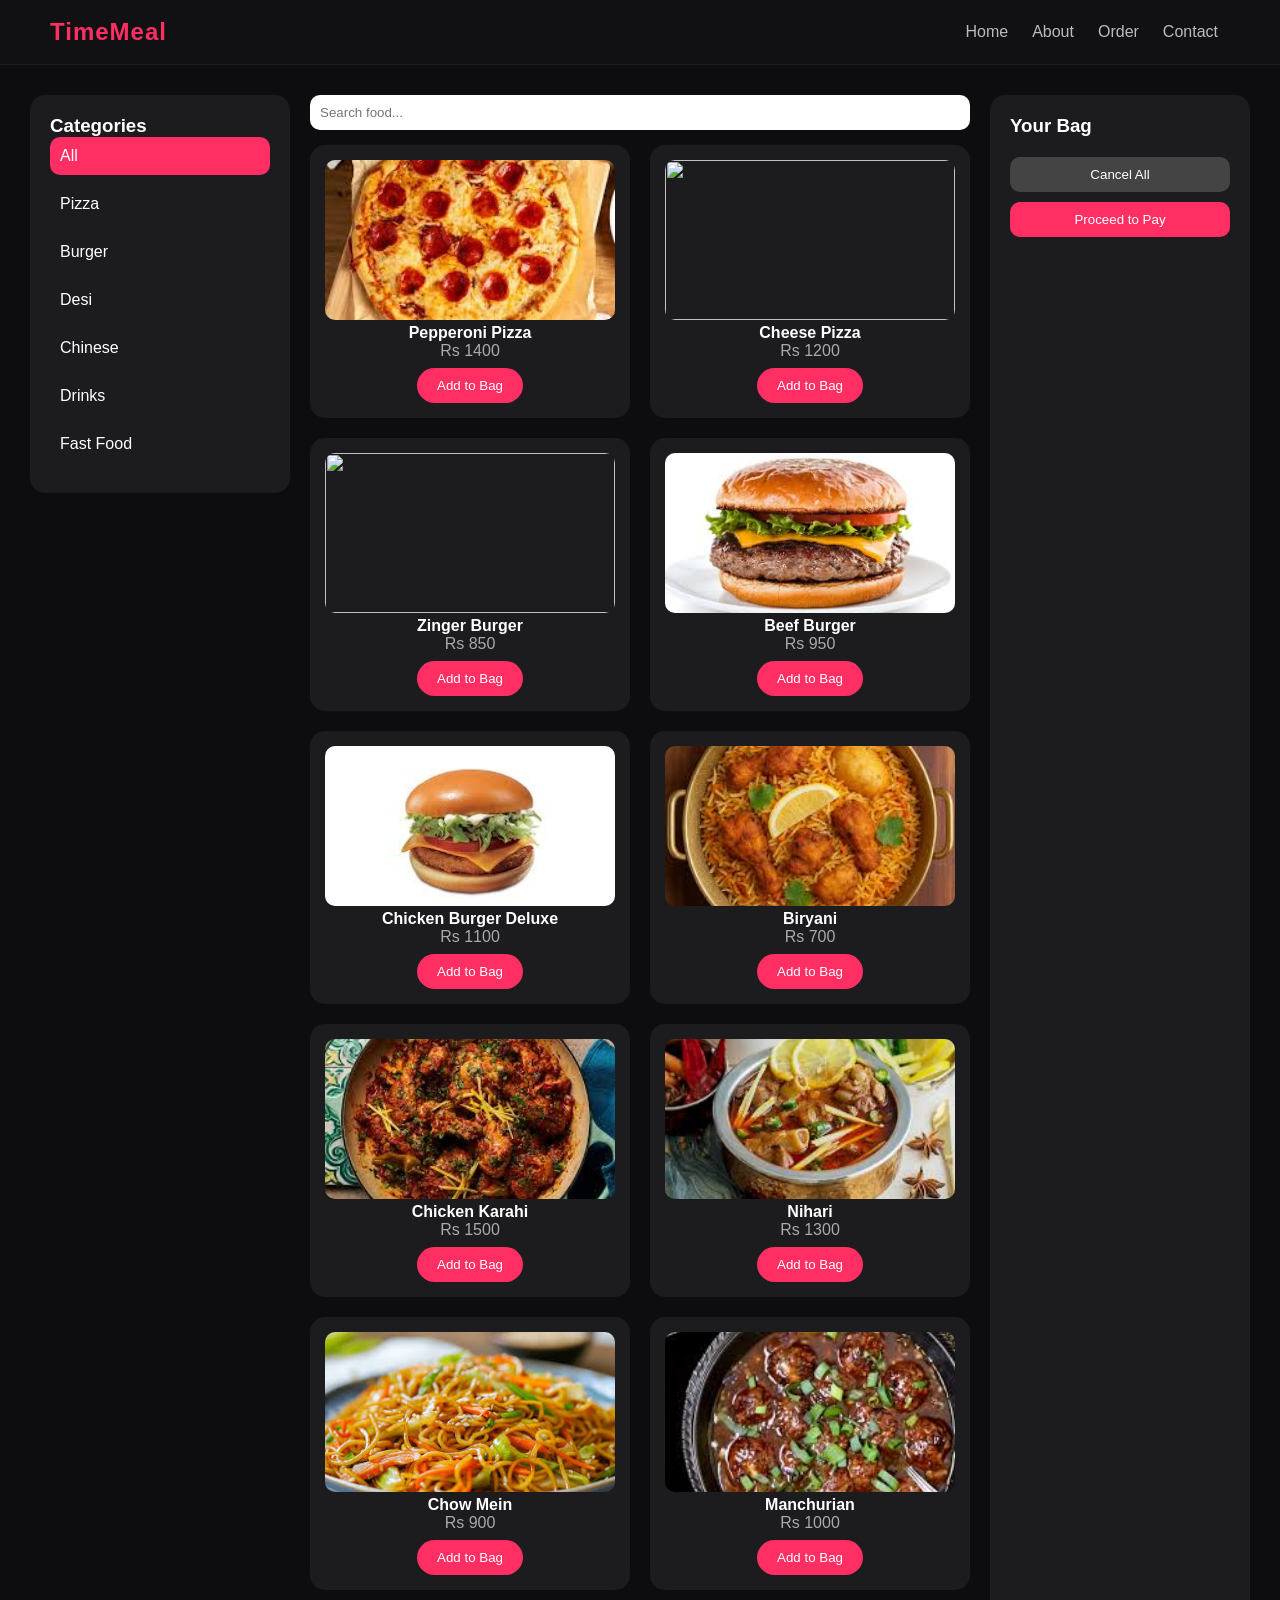
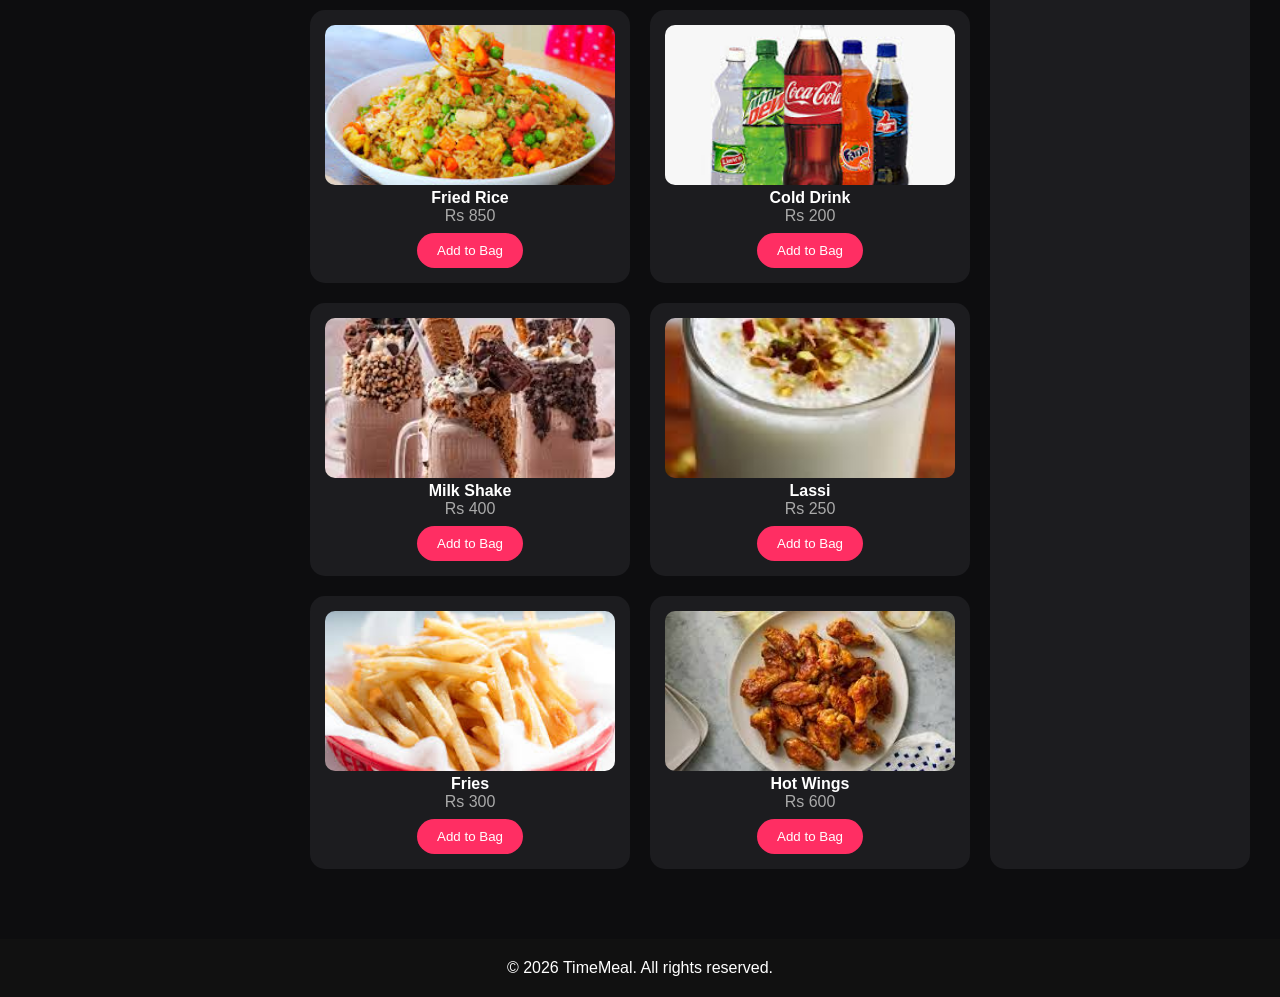
==== order.html @ f6871f64 "food" ====
<!doctype html>
<html lang="en">
  <head>
    <meta charset="UTF-8" />
    <meta name="viewport" content="width=device-width, initial-scale=1.0" />
    <title>Order - TimeMeal</title>
    <link rel="stylesheet" href="order.css" />
    <script src="navbar.js"></script>
  </head>
  <body>
    <!-- header -->
    <header>
      <div class="logo">TimeMeal</div>
      <div class="menu-toggle" onclick="toggleMenu()">☰</div>
      <nav id="nav">
        <a href="index.html">Home</a>
        <a href="about.html">About</a>
        <a href="order.html">Order</a>
        <a href="contact.html">Contact</a>
      </nav>
    </header>

    <div class="container">
      <!-- sidebar -->
      <div class="sidebar">
        <h3>Categories</h3>
        <div class="category active" onclick="filterCategory('all', this)">
          All
        </div>
        <div class="category" onclick="filterCategory('pizza', this)">
          Pizza
        </div>
        <div class="category" onclick="filterCategory('burger', this)">
          Burger
        </div>
        <div class="category" onclick="filterCategory('desi', this)">Desi</div>
        <div class="category" onclick="filterCategory('chinese', this)">
          Chinese
        </div>
        <div class="category" onclick="filterCategory('drinks', this)">
          Drinks
        </div>
        <div class="category" onclick="filterCategory('fastfood', this)">
          Fast Food
        </div>
      </div>

      <!-- products -->
      <div class="products">
        <div class="topbar">
          <input
            type="text"
            id="search"
            class="search"
            placeholder="Search food..."
            onkeyup="applyFilters()"
          />
        </div>
        <div class="grid" id="products"></div>
      </div>

      <!-- cart -->
      <div class="cart">
        <h3>Your Bag</h3>
        <ul id="cartItems"></ul>

        <p class="total" id="total"></p>

        <button class="action-btn clear" onclick="clearCart()">
          Cancel All
        </button>
        <button class="action-btn pay" onclick="proceedPay()">
          Proceed to Pay
        </button>
      </div>
    </div>

    <!-- footer -->
    <footer>
      <p>&copy; 2026 TimeMeal. All rights reserved.</p>
    </footer>

    <script src="index.js"></script>
  </body>
</html>
---- order.css ----
/* global reset */
* {
  margin: 0;
  padding: 0;
  box-sizing: border-box;
  font-family: Arial;
}

body {
  background: #0d0d0f;
  color: #fff;
}

/* header*/
header {
  display: flex;
  justify-content: space-between;
  align-items: center;
  padding: 18px 50px;
  background: rgba(20, 20, 24, 0.7);
  backdrop-filter: blur(10px);
  position: sticky;
  top: 0;
  border-bottom: 1px solid rgba(255, 255, 255, 0.05);
  z-index: 1000;
}

/* logo */
.logo {
  color: #ff2e63;
  font-size: 24px;
  font-weight: 800;
  letter-spacing: 1px;
}

/* nav links */
nav {
  display: flex;
  align-items: center;
}

nav a {
  color: #bbb;
  text-decoration: none;
  margin: 0 12px;
  font-weight: 500;
  transition: 0.3s;
  position: relative;
}

/* hover */
nav a::after {
  content: "";
  position: absolute;
  left: 0;
  bottom: -4px;
  width: 0%;
  height: 2px;
  background: #ff2e63;
  transition: 0.3s;
}

nav a:hover {
  color: #ff2e63;
}

nav a:hover::after {
  width: 100%;
}

/* hamburger (hidden on desktop) */
.menu-toggle {
  display: none;
  font-size: 28px;
  color: #fff;
  cursor: pointer;
}

.container {
  display: flex;
  gap: 20px;
  padding: 30px;
  flex-wrap: wrap;
}

/* sidebar */
.sidebar {
  flex: 1;
  min-width: 220px;
  background: #1c1c1f;
  padding: 20px;
  border-radius: 15px;
  height: fit-content;
}
.category {
  padding: 10px;
  border-radius: 10px;
  cursor: pointer;
  margin-bottom: 10px;
}
.category.active,
.category:hover {
  background: #ff2e63;
}

/* top bar */
.topbar {
  display: flex;
  gap: 10px;
  align-items: center;
  margin-bottom: 15px;
}

.search {
  flex: 1;
  padding: 10px;
  border-radius: 10px;
  border: none;
}

/* products */
.products {
  flex: 3;
}

.grid {
  display: grid;
  grid-template-columns: repeat(auto-fit, minmax(220px, 1fr));
  gap: 20px;
}

.card {
  background: #1c1c1f;
  padding: 15px;
  border-radius: 15px;
  text-align: center;
}

.card img {
  width: 100%;
  height: 160px;
  object-fit: cover;
  border-radius: 10px;
}

.price {
  color: #aaa;
  margin-bottom: 8px;
}

.btn {
  background: #ff2e63;
  padding: 10px 20px;
  border: none;
  border-radius: 20px;
  color: #fff;
  cursor: pointer;
}

/* cart */
.cart {
  flex: 1;
  min-width: 260px;
  background: #1c1c1f;
  padding: 20px;
  border-radius: 15px;
}

.cart ul {
  list-style: none;
}

.cart li {
  margin: 8px 0;
}

.total {
  margin-top: 10px;
  font-weight: bold;
  color: #fff;
}

.action-btn {
  margin-top: 10px;
  width: 100%;
  padding: 10px;
  border: none;
  border-radius: 10px;
  cursor: pointer;
}

.clear {
  background: #444;
  color: #fff;
}
.pay {
  background: #ff2e63;
  color: #fff;
}

/* footer */
footer {
  text-align: center;
  padding: 20px;
  background: #111;
  margin-top: 40px;
}

@media (max-width: 768px) {
    header {
    padding: 15px 20px;
  }

  .menu-toggle {
    display: block;
  }

  nav {
    position: absolute;
    top: 70px;
    right: 20px;
    background: rgba(20, 20, 24, 0.95);
    backdrop-filter: blur(10px);
    flex-direction: column;
    width: 200px;
    padding: 15px;
    border-radius: 12px;
    border: 1px solid rgba(255,255,255,0.08);
    display: none;
  }

  nav a {
    margin: 10px 0;
  }

  nav.active {
    display: flex;
  }
  .container {
    flex-direction: column;
  }
}
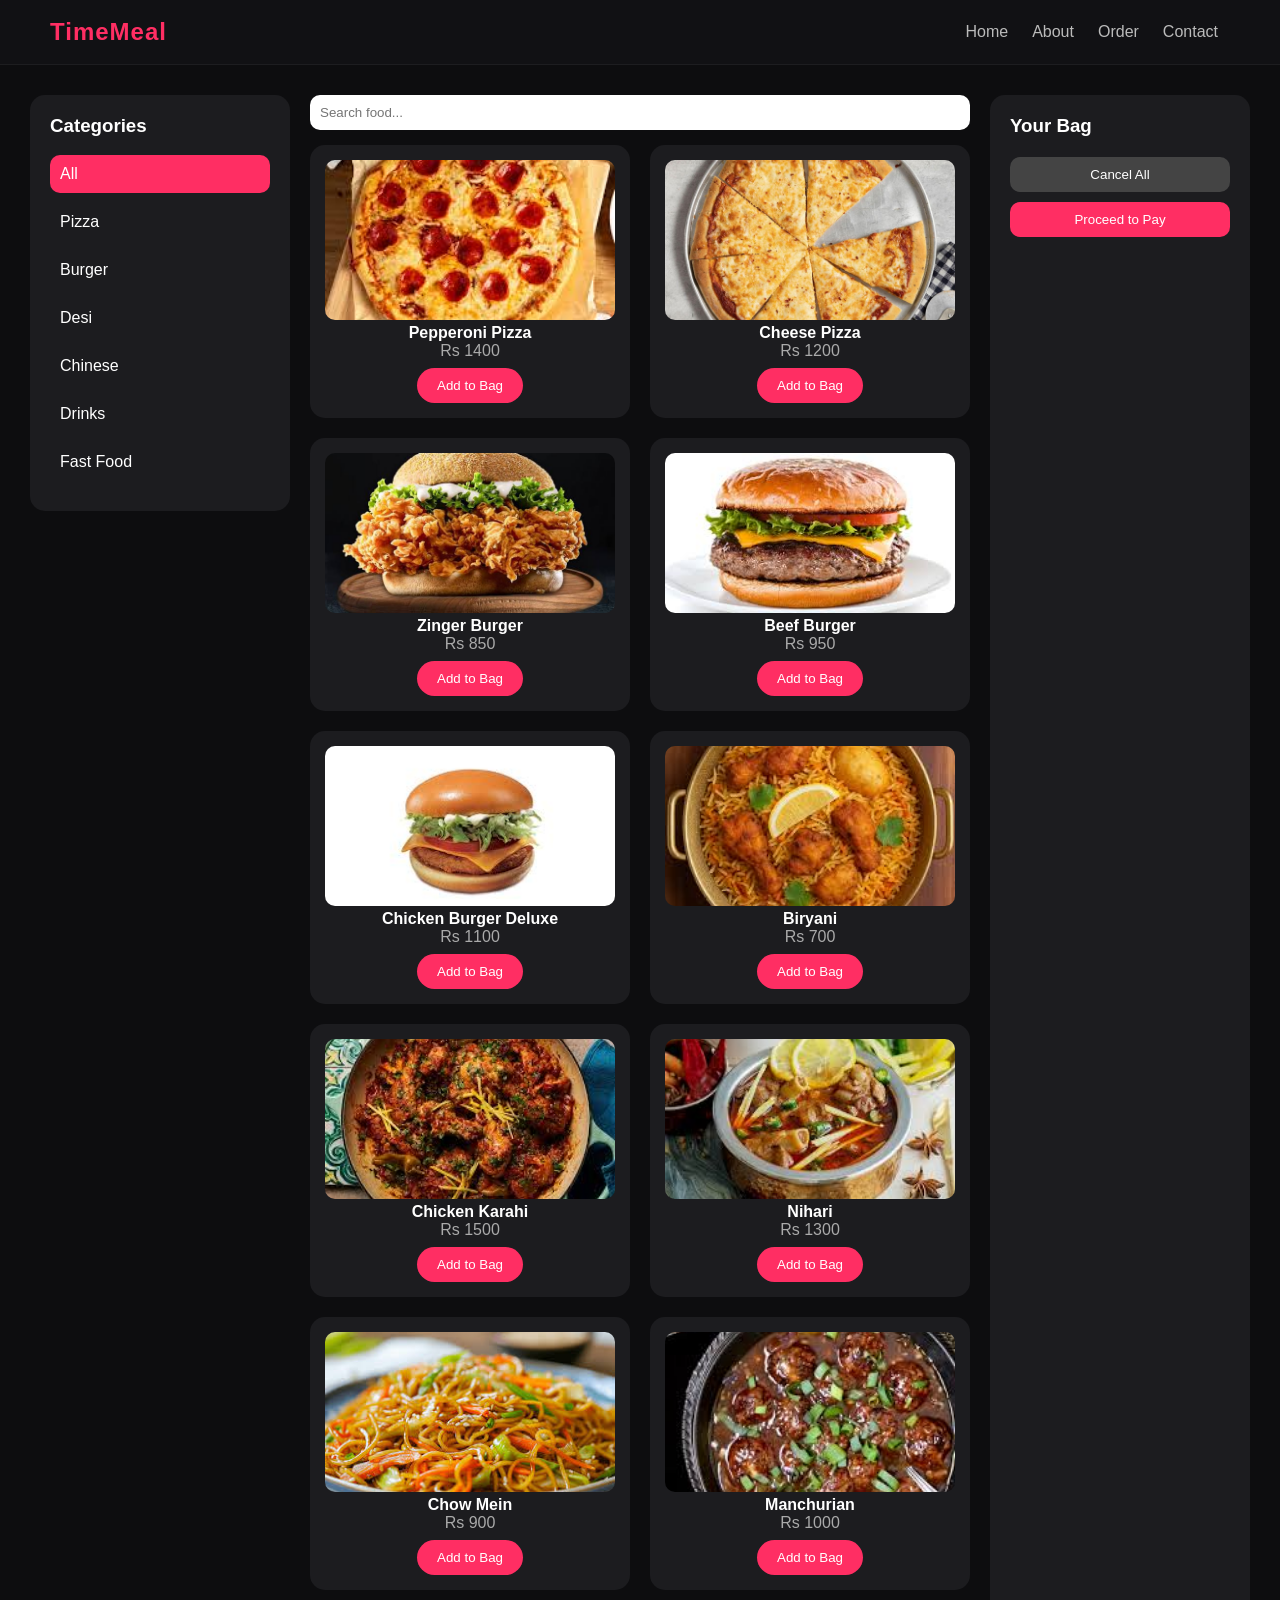
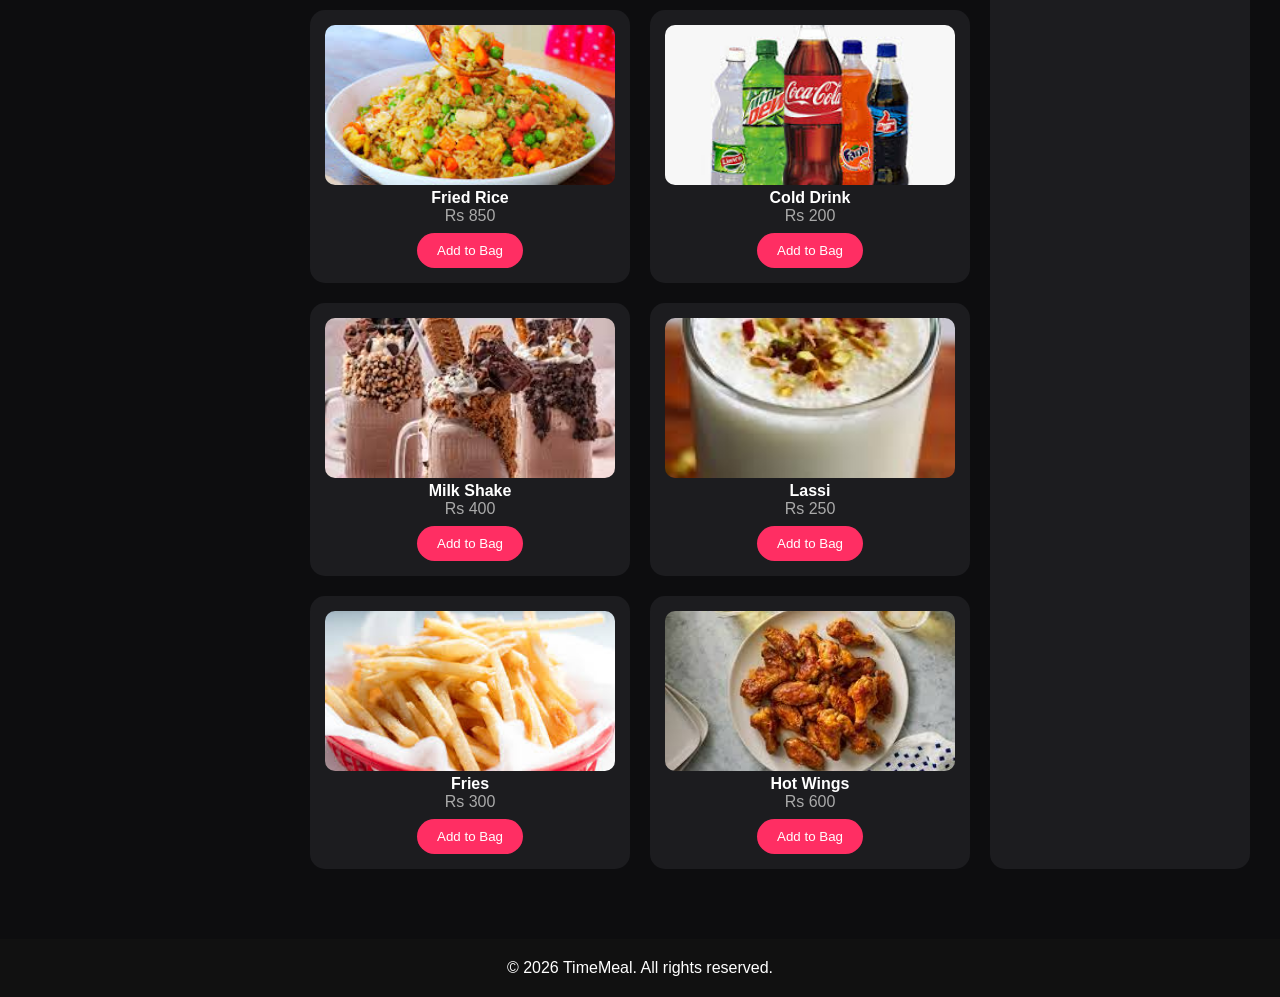
==== commit 554eae8d: "food" ====
--- a/order.html
+++ b/order.html
@@ -24,6 +24,7 @@
       <!-- sidebar -->
       <div class="sidebar">
         <h3>Categories</h3>
+        <br>
         <div class="category active" onclick="filterCategory('all', this)">
           All
         </div>
--- a/order.css
+++ b/order.css
@@ -164,6 +164,7 @@
   background: #1c1c1f;
   padding: 20px;
   border-radius: 15px;
+  /* top: 0; */
 }
 
 .cart ul {
@@ -220,7 +221,7 @@
     top: 70px;
     right: 20px;
     background: rgba(20, 20, 24, 0.95);
-    backdrop-filter: blur(10px);
+    backdrop-filter: blur(18px);
     flex-direction: column;
     width: 200px;
     padding: 15px;
@@ -238,5 +239,19 @@
   }
   .container {
     flex-direction: column;
-  }
-}
+    padding: 15px ;
+    gap: 15px;
+  
+  }
+  .sidebar {
+    width: 100%;
+  }
+  cart {
+    width: 100%;
+    margin-top: 0%;
+  }
+
+
+
+
+}
